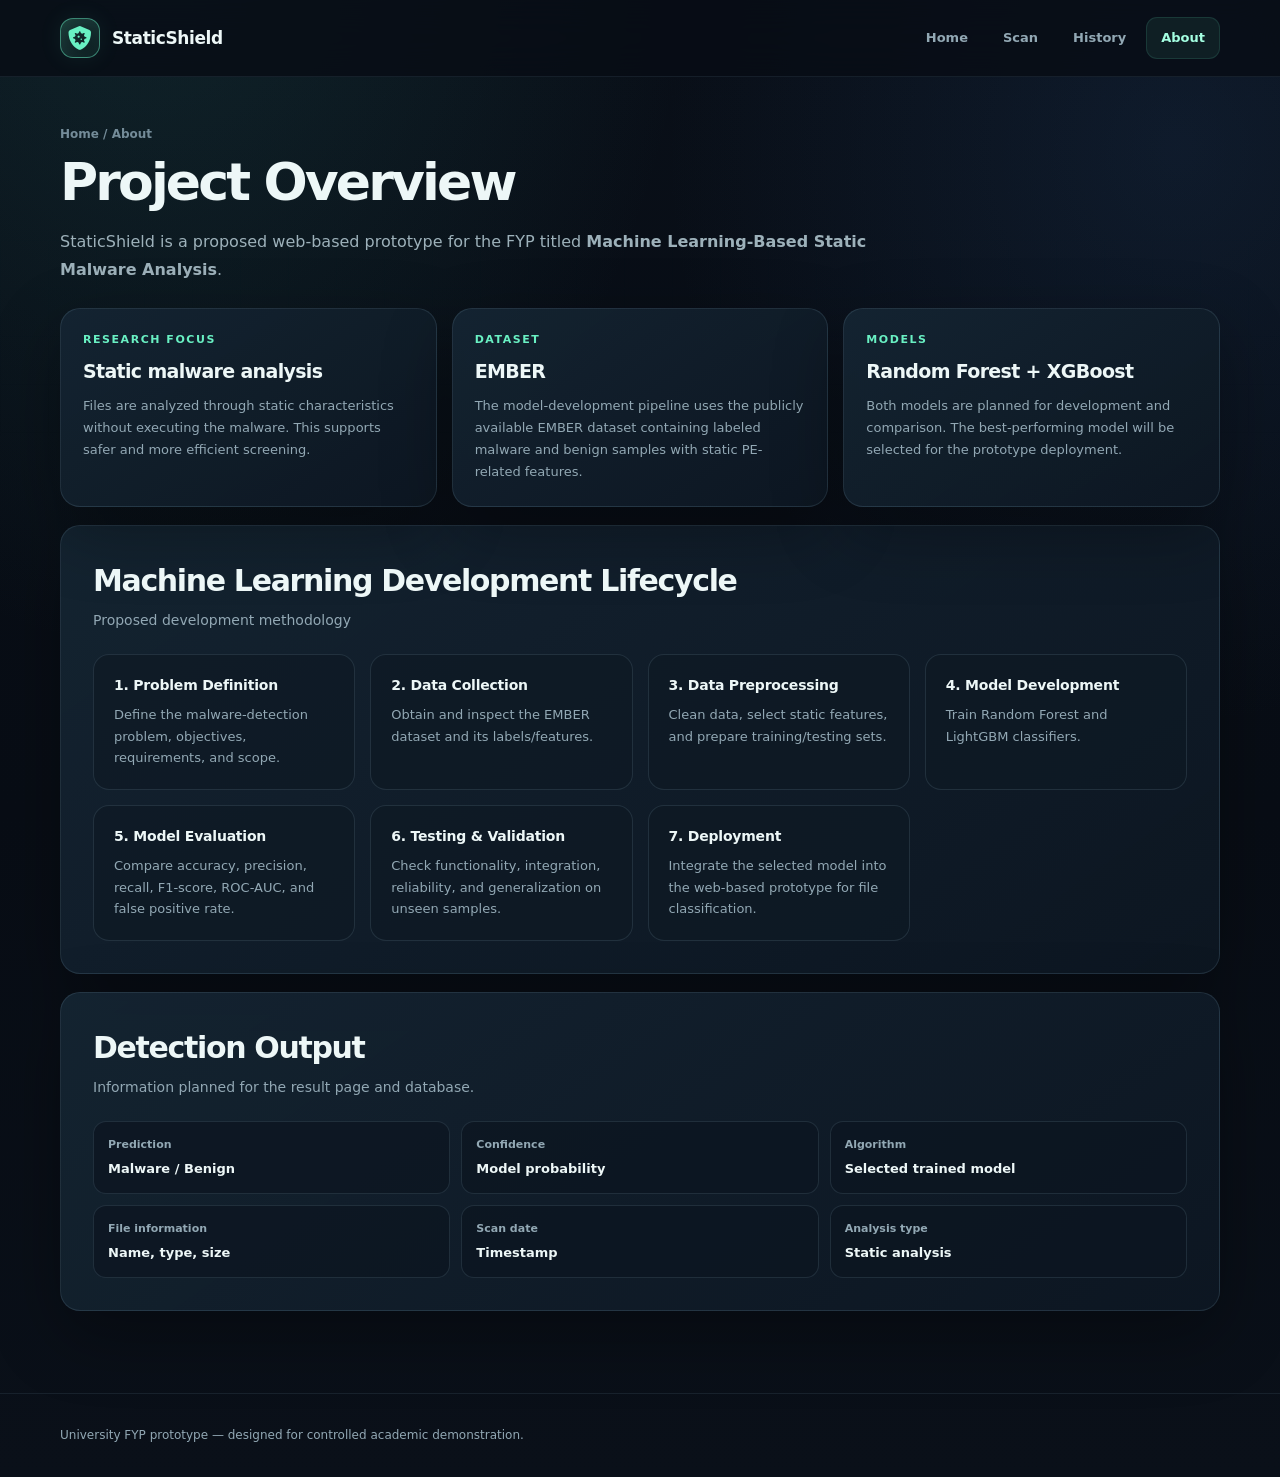
==== frontend/about.html @ d67ca049 "Initial commit: Add project structure and frontend UI" ====
<!doctype html>
<html lang="en">
<head>
<meta charset="utf-8">
<meta name="viewport" content="width=device-width,initial-scale=1">
<title>About the Project | StaticShield</title>
<link rel="stylesheet" href="static/css/styles.css">
<link rel="stylesheet" href="https://cdnjs.cloudflare.com/ajax/libs/font-awesome/6.4.0/css/all.min.css">
</head>
<body>
<header class="topbar"><div class="container nav">
  <a class="brand" href="index.html">
    <div class="brand-mark" aria-hidden="true">
      <i class="fa-solid fa-shield-virus"></i>
    </div><span>StaticShield</span>
  </a>
  <nav class="nav-links" aria-label="Main navigation"><a href="index.html">Home</a><a href="scan.html">Scan</a><a href="history.html">History</a><a class="active" href="about.html" aria-current="page">About</a></nav>
</div></header>

<main class="page">
<div class="container">
  <div class="breadcrumb">Home / About</div>
  <h1>Project Overview</h1>
  <p class="page-intro">StaticShield is a proposed web-based prototype for the FYP titled <strong>Machine Learning-Based Static Malware Analysis</strong>.</p>

  <div class="info-grid">
    <div class="panel info-card"><div class="kicker">Research focus</div><h3>Static malware analysis</h3><p>Files are analyzed through static characteristics without executing the malware. This supports safer and more efficient screening.</p></div>
    <div class="panel info-card"><div class="kicker">Dataset</div><h3>EMBER</h3><p>The model-development pipeline uses the publicly available EMBER dataset containing labeled malware and benign samples with static PE-related features.</p></div>
    <div class="panel info-card"><div class="kicker">Models</div><h3>Random Forest + XGBoost</h3><p>Both models are planned for development and comparison. The best-performing model will be selected for the prototype deployment.</p></div>
  </div>

  <section id="methodology" class="panel scan-card" style="margin-top:18px">
    <div class="section-head"><div><h2>Machine Learning Development Lifecycle</h2><p>Proposed development methodology</p></div></div>
    <div class="feature-grid">
      <div class="small-card"><h4>1. Problem Definition</h4><p>Define the malware-detection problem, objectives, requirements, and scope.</p></div>
      <div class="small-card"><h4>2. Data Collection</h4><p>Obtain and inspect the EMBER dataset and its labels/features.</p></div>
      <div class="small-card"><h4>3. Data Preprocessing</h4><p>Clean data, select static features, and prepare training/testing sets.</p></div>
      <div class="small-card"><h4>4. Model Development</h4><p>Train Random Forest and LightGBM classifiers.</p></div>
      <div class="small-card"><h4>5. Model Evaluation</h4><p>Compare accuracy, precision, recall, F1-score, ROC-AUC, and false positive rate.</p></div>
      <div class="small-card"><h4>6. Testing & Validation</h4><p>Check functionality, integration, reliability, and generalization on unseen samples.</p></div>
      <div class="small-card"><h4>7. Deployment</h4><p>Integrate the selected model into the web-based prototype for file classification.</p></div>
    </div>
  </section>

  <section class="panel scan-card" style="margin-top:18px">
    <div class="section-head"><div><h2>Detection Output</h2><p>Information planned for the result page and database.</p></div></div>
    <div class="result-info">
      <div class="stat"><label>Prediction</label><strong>Malware / Benign</strong></div>
      <div class="stat"><label>Confidence</label><strong>Model probability</strong></div>
      <div class="stat"><label>Algorithm</label><strong>Selected trained model</strong></div>
      <div class="stat"><label>File information</label><strong>Name, type, size</strong></div>
      <div class="stat"><label>Scan date</label><strong>Timestamp</strong></div>
      <div class="stat"><label>Analysis type</label><strong>Static analysis</strong></div>
    </div>
  </section>
</div>
</main>
<footer class="footer"><div class="container"><div>University FYP prototype — designed for controlled academic demonstration.</div></div></footer>
</body>
</html>
---- frontend/static/css/styles.css ----
:root {
  color-scheme: dark;
  --bg: #080d15;
  --bg-soft: #0d1521;
  --panel: rgba(16, 27, 40, .88);
  --panel-raised: #111e2c;
  --line: rgba(151, 188, 214, .14);
  --line-strong: rgba(151, 188, 214, .25);
  --text: #edf7f7;
  --muted: #92a8b4;
  --accent: #69f0c3;
  --accent-strong: #a4ffe1;
  --blue: #85baff;
  --danger: #ff7186;
  --success: #69f0c3;
  --warning: #f2ca72;
  --shadow: 0 24px 70px rgba(0, 0, 0, .32);
  --radius: 20px;
  --max: 1160px;
}

* { box-sizing: border-box; }

html {
  scroll-behavior: smooth;
  scroll-padding-top: 100px;
}

body {
  min-height: 100vh;
  margin: 0;
  color: var(--text);
  font-family: Inter, "Segoe UI", system-ui, -apple-system, BlinkMacSystemFont, sans-serif;
  background:
    radial-gradient(ellipse at 12% -8%, rgba(42, 115, 112, .22), transparent 34rem),
    radial-gradient(ellipse at 92% 10%, rgba(42, 83, 136, .18), transparent 32rem),
    linear-gradient(180deg, #090f18 0%, var(--bg) 55%, #0a1019 100%);
  line-height: 1.55;
}

body::before {
  position: fixed;
  z-index: 0;
  inset: 0;
  pointer-events: none;
  content: "";
  opacity: .16;
  background-image:
    linear-gradient(rgba(143, 180, 204, .07) 1px, transparent 1px),
    linear-gradient(90deg, rgba(143, 180, 204, .07) 1px, transparent 1px);
  background-size: 48px 48px;
  mask-image: linear-gradient(to bottom, black, transparent 76%);
  -webkit-mask-image: linear-gradient(to bottom, black, transparent 76%);
}

body > header,
body > main,
body > footer { position: relative; z-index: 1; }

a { color: inherit; text-decoration: none; }
button, input { font: inherit; }
button { color: inherit; }
::selection { color: #06130f; background: var(--accent); }

:focus-visible {
  outline: 2px solid var(--accent);
  outline-offset: 4px;
}

.container {
  width: min(calc(100% - 48px), var(--max));
  margin-inline: auto;
}

.topbar {
  position: sticky;
  z-index: 20;
  top: 0;
  border-bottom: 1px solid rgba(151, 188, 214, .1);
  background: rgba(8, 13, 21, .82);
  backdrop-filter: blur(18px);
  -webkit-backdrop-filter: blur(18px);
}

.nav {
  display: flex;
  min-height: 76px;
  align-items: center;
  justify-content: space-between;
  gap: 24px;
}

.brand {
  display: inline-flex;
  min-width: max-content;
  align-items: center;
  gap: 12px;
  font-weight: 800;
  letter-spacing: -.025em;
}

.brand-mark {
  position: relative;
  display: grid;
  width: 40px;
  height: 40px;
  place-items: center;
  border: 1px solid rgba(105, 240, 195, .5);
  border-radius: 13px;
  background: linear-gradient(145deg, rgba(105, 240, 195, .18), rgba(105, 240, 195, .035));
  box-shadow: inset 0 0 18px rgba(105, 240, 195, .08), 0 0 24px rgba(105, 240, 195, .08);
  color: var(--accent);
  font-size: 24px;
  font-weight: 900;
}

.brand span { font-size: 17px; }

.nav-links {
  display: flex;
  align-items: center;
  gap: 5px;
}

.nav-links a {
  padding: 10px 14px;
  border: 1px solid transparent;
  border-radius: 11px;
  color: var(--muted);
  font-size: 13px;
  font-weight: 650;
  transition: color .18s ease, background .18s ease, border-color .18s ease;
}

.nav-links a:hover,
.nav-links a.active {
  border-color: rgba(105, 240, 195, .12);
  background: rgba(105, 240, 195, .075);
  color: var(--accent-strong);
}

.hero { padding: 82px 0 44px; }

.hero-grid {
  display: grid;
  grid-template-columns: minmax(0, 1.1fr) minmax(320px, .9fr);
  align-items: center;
  gap: clamp(32px, 6vw, 78px);
}

.eyebrow,
.kicker {
  color: var(--accent);
  font-size: 11px;
  font-weight: 800;
  letter-spacing: .14em;
  text-transform: uppercase;
}

.eyebrow {
  display: inline-flex;
  align-items: center;
  gap: 9px;
}

.eyebrow::before {
  width: 7px;
  height: 7px;
  border-radius: 50%;
  background: var(--accent);
  box-shadow: 0 0 13px rgba(105, 240, 195, .85);
  content: "";
}

h1, h2, h3, h4, p { margin-top: 0; }

h1 {
  margin: 16px 0 18px;
  font-size: clamp(42px, 6.3vw, 72px);
  font-weight: 760;
  letter-spacing: -.065em;
  line-height: .99;
  text-wrap: balance;
}

.hero h1 {
  max-width: 750px;
  background: linear-gradient(110deg, #f3fbfa 12%, #d7f6ee 64%, #91ddce);
  background-clip: text;
  -webkit-text-fill-color: transparent;
}

.lead {
  max-width: 690px;
  margin-bottom: 0;
  color: #a9bbc2;
  font-size: clamp(16px, 1.5vw, 18px);
  line-height: 1.75;
}

.lead strong { color: var(--text); }

.hero-points {
  display: flex;
  flex-wrap: wrap;
  gap: 9px;
  margin-top: 24px;
}

.pill {
  padding: 7px 11px;
  border: 1px solid var(--line);
  border-radius: 999px;
  background: rgba(255, 255, 255, .025);
  color: #b6c9cd;
  font-size: 11px;
  font-weight: 650;
}

.hero-cta { margin-top: 30px; }

.hero-card,
.panel {
  border: 1px solid var(--line);
  border-radius: var(--radius);
  background:
    linear-gradient(145deg, rgba(21, 37, 51, .92), rgba(13, 23, 34, .96));
  box-shadow: var(--shadow);
}

.hero-card {
  position: relative;
  overflow: hidden;
  padding: clamp(23px, 3vw, 32px);
}

.hero-card::before {
  position: absolute;
  top: -80px;
  right: -75px;
  width: 210px;
  height: 210px;
  border-radius: 50%;
  background: rgba(105, 240, 195, .1);
  content: "";
  filter: blur(60px);
  pointer-events: none;
}

.hero-card h3 {
  position: relative;
  margin: 11px 0 12px;
  font-size: clamp(21px, 2.1vw, 27px);
  letter-spacing: -.04em;
  line-height: 1.25;
}

.hero-card p {
  position: relative;
  margin-bottom: 22px;
  color: var(--muted);
  font-size: 14px;
  line-height: 1.75;
}

.hero-card.privacy-card h3 {
  max-width: 380px;
  margin-top: 17px;
  margin-bottom: 12px;
}

.hero-card.privacy-card p {
  margin-bottom: 0;
}

.privacy-card .model-strip { margin-top: 20px; }
.privacy-card-actions { margin-top: 18px; }

.model-strip {
  display: flex;
  align-items: center;
  justify-content: space-between;
  gap: 18px;
  padding: 15px 16px;
  border: 1px solid var(--line);
  border-radius: 14px;
  background: rgba(5, 12, 19, .38);
}

.model-tag {
  margin-top: 4px;
  color: var(--accent);
  font-size: 14px;
  font-weight: 750;
}

.section { padding: 34px 0 82px; }

.section-head {
  display: flex;
  align-items: end;
  justify-content: space-between;
  gap: 20px;
  margin-bottom: 22px;
}

.section-head h2 {
  margin-bottom: 0;
  font-size: clamp(22px, 3vw, 30px);
  letter-spacing: -.045em;
}

.section-head p {
  margin: 6px 0 0;
  color: var(--muted);
  font-size: 14px;
}

.feature-grid,
.result-grid,
.cards {
  display: grid;
  gap: 15px;
}

.feature-grid { grid-template-columns: repeat(4, minmax(0, 1fr)); }

.small-card {
  min-width: 0;
  padding: 20px;
  border: 1px solid var(--line);
  border-radius: 16px;
  background: rgba(15, 25, 37, .72);
  transition: transform .2s ease, border-color .2s ease, background .2s ease;
}

.small-card:hover {
  transform: translateY(-3px);
  border-color: rgba(105, 240, 195, .3);
  background: rgba(18, 33, 45, .9);
}

.panel.small-card { box-shadow: none; }

.small-card h4 {
  margin-bottom: 8px;
  font-size: 14px;
  letter-spacing: -.015em;
}

.small-card p {
  margin-bottom: 0;
  color: var(--muted);
  font-size: 13px;
  line-height: 1.65;
}

.btn {
  display: inline-flex;
  min-height: 46px;
  align-items: center;
  justify-content: center;
  gap: 9px;
  padding: 11px 17px;
  border: 1px solid transparent;
  border-radius: 12px;
  cursor: pointer;
  font-size: 13px;
  font-weight: 800;
  transition: transform .16s ease, background .16s ease, border-color .16s ease, box-shadow .16s ease;
}

.btn:hover { transform: translateY(-1px); }

.btn-primary {
  background: linear-gradient(135deg, var(--accent-strong), #54dcb4);
  box-shadow: 0 8px 24px rgba(82, 220, 180, .16);
  color: #061811;
}

.btn-primary:hover {
  background: linear-gradient(135deg, #c0ffeb, #70f2c9);
  box-shadow: 0 10px 30px rgba(82, 220, 180, .25);
}

.btn-primary:disabled {
  transform: none;
  cursor: wait;
  opacity: .8;
}

.btn-ghost {
  border-color: var(--line-strong);
  background: rgba(255, 255, 255, .025);
  color: var(--text);
}

.btn-ghost:hover {
  border-color: rgba(105, 240, 195, .35);
  background: rgba(105, 240, 195, .07);
}

.btn-danger {
  border-color: rgba(255, 113, 134, .3);
  background: rgba(255, 113, 134, .1);
  color: #ff9baa;
}

.page { padding: 48px 0 82px; }

.breadcrumb {
  margin-bottom: 11px;
  color: #748c99;
  font-size: 12px;
  font-weight: 650;
}

.page h1 {
  margin-top: 0;
  font-size: clamp(36px, 5vw, 52px);
  letter-spacing: -.055em;
  line-height: 1.06;
}

.page-intro {
  max-width: 810px;
  margin-bottom: 0;
  color: #9db1ba;
  line-height: 1.75;
}

.scan-card { padding: clamp(18px, 3.3vw, 32px); }

.dropzone {
  padding: clamp(26px, 5vw, 46px) 22px;
  border: 1px dashed rgba(105, 240, 195, .36);
  border-radius: 17px;
  background:
    radial-gradient(ellipse at 50% 100%, rgba(50, 139, 119, .11), transparent 65%),
    rgba(7, 14, 22, .48);
  text-align: center;
  transition: border-color .2s ease, background .2s ease, transform .2s ease;
}

.dropzone.dragover {
  transform: translateY(-2px);
  border-color: var(--accent);
  background-color: rgba(105, 240, 195, .08);
  box-shadow: inset 0 0 30px rgba(105, 240, 195, .055), 0 0 30px rgba(105, 240, 195, .06);
}

.upload-icon {
  display: grid;
  width: 66px;
  height: 66px;
  margin: 0 auto 16px;
  place-items: center;
  border: 1px solid rgba(105, 240, 195, .3);
  border-radius: 19px;
  background: linear-gradient(145deg, rgba(105, 240, 195, .13), rgba(105, 240, 195, .035));
  color: var(--accent);
  font-size: 30px;
  box-shadow: 0 0 30px rgba(105, 240, 195, .07);
}

.dropzone h3 {
  margin: 0 0 8px;
  font-size: 19px;
  letter-spacing: -.025em;
}

.dropzone p {
  max-width: 520px;
  margin: 0 auto 19px;
  color: var(--muted);
  font-size: 13px;
  line-height: 1.65;
}

.hidden { display: none !important; }

.file-preview {
  display: flex;
  align-items: center;
  justify-content: space-between;
  gap: 16px;
  margin-top: 17px;
  padding: 13px 15px;
  border: 1px solid var(--line);
  border-radius: 14px;
  background: rgba(5, 12, 19, .45);
}

.file-meta {
  display: flex;
  min-width: 0;
  align-items: center;
  gap: 13px;
}

.file-meta strong {
  display: block;
  max-width: min(480px, 55vw);
  overflow: hidden;
  text-overflow: ellipsis;
  white-space: nowrap;
}

.file-meta small { color: var(--muted); }

.file-icon {
  display: grid;
  width: 43px;
  height: 43px;
  flex: 0 0 auto;
  place-items: center;
  border: 1px solid rgba(133, 186, 255, .2);
  border-radius: 12px;
  background: rgba(133, 186, 255, .08);
  color: var(--blue);
  font-size: 11px;
  font-weight: 800;
}

.controls {
  display: flex;
  flex-wrap: wrap;
  align-items: center;
  justify-content: space-between;
  gap: 12px;
  margin-top: 16px;
}

.status {
  color: var(--muted);
  font-size: 13px;
}

.status[data-state="ready"] { color: var(--success); }
.status[data-state="error"] { color: var(--danger); }
.status[data-state="busy"] { color: var(--blue); }

.analysis-progress {
  display: grid;
  grid-template-columns: minmax(230px, .78fr) minmax(0, 1.22fr);
  gap: clamp(24px, 5vw, 54px);
  overflow: hidden;
  padding: clamp(20px, 4vw, 38px);
  border: 1px solid rgba(105, 240, 195, .2);
  border-radius: 17px;
  background:
    radial-gradient(ellipse at 15% 48%, rgba(54, 140, 123, .14), transparent 40%),
    linear-gradient(135deg, rgba(12, 24, 34, .95), rgba(10, 19, 29, .96));
}

.analysis-visual {
  display: flex;
  min-height: 360px;
  flex-direction: column;
  align-items: center;
  justify-content: center;
  gap: 22px;
  padding: 24px;
  border: 1px solid rgba(151, 188, 214, .1);
  border-radius: 15px;
  background:
    linear-gradient(rgba(143, 180, 204, .04) 1px, transparent 1px),
    linear-gradient(90deg, rgba(143, 180, 204, .04) 1px, transparent 1px),
    rgba(6, 14, 21, .46);
  background-size: 28px 28px;
}

.scan-orbit {
  position: relative;
  display: grid;
  width: 190px;
  aspect-ratio: 1;
  place-items: center;
  border-radius: 50%;
  background: radial-gradient(circle, rgba(105, 240, 195, .12), rgba(105, 240, 195, .015) 54%, transparent 70%);
}

.scan-orbit::before,
.scan-orbit::after {
  position: absolute;
  border: 1px solid rgba(105, 240, 195, .1);
  border-radius: 50%;
  content: "";
}

.scan-orbit::before { inset: 12px; }
.scan-orbit::after { inset: 30px; border-color: rgba(133, 186, 255, .13); }

.scan-orbit-ring {
  position: absolute;
  border-radius: 50%;
  pointer-events: none;
}

.scan-orbit-ring-one {
  inset: 3px;
  border: 1px dashed rgba(105, 240, 195, .42);
  animation: orbit-spin 12s linear infinite;
}

.scan-orbit-ring-two {
  inset: 21px;
  border: 1px solid transparent;
  border-top-color: rgba(133, 186, 255, .66);
  border-bottom-color: rgba(133, 186, 255, .24);
  animation: orbit-spin 5s linear infinite reverse;
}

.scan-core {
  position: relative;
  z-index: 1;
  display: grid;
  width: 78px;
  height: 78px;
  place-items: center;
  border: 1px solid rgba(105, 240, 195, .55);
  border-radius: 25px;
  background: linear-gradient(145deg, rgba(105, 240, 195, .22), rgba(105, 240, 195, .055));
  box-shadow: 0 0 30px rgba(105, 240, 195, .15), inset 0 0 20px rgba(105, 240, 195, .08);
  color: var(--accent-strong);
  font-size: 20px;
  font-weight: 900;
  letter-spacing: .08em;
}

.scan-beam {
  position: absolute;
  z-index: 2;
  top: 50%;
  left: 6%;
  width: 88%;
  height: 1px;
  transform-origin: center;
  animation: beam-scan 3s ease-in-out infinite;
  background: linear-gradient(90deg, transparent, rgba(105, 240, 195, .85), transparent);
  box-shadow: 0 0 12px rgba(105, 240, 195, .7);
}

.analysis-channel {
  display: inline-flex;
  align-items: center;
  gap: 8px;
  color: #9bb1ba;
  font-size: 10px;
  font-weight: 750;
  letter-spacing: .1em;
  text-align: center;
  text-transform: uppercase;
}

.online-dot {
  width: 7px;
  height: 7px;
  border-radius: 50%;
  background: var(--accent);
  box-shadow: 0 0 10px rgba(105, 240, 195, .7);
  animation: status-pulse 1.8s ease-in-out infinite;
}

.analysis-file-chip {
  display: flex;
  width: min(100%, 290px);
  min-width: 0;
  align-items: center;
  gap: 11px;
  padding: 10px 12px;
  border: 1px solid var(--line);
  border-radius: 12px;
  background: rgba(7, 15, 23, .68);
}

.analysis-file-chip .file-icon { width: 36px; height: 36px; }
.analysis-file-details { display: grid; min-width: 0; gap: 2px; }
.analysis-file-details .kicker { font-size: 9px; }
.analysis-file-details strong { overflow: hidden; font-size: 12px; text-overflow: ellipsis; white-space: nowrap; }

.analysis-content { align-self: center; min-width: 0; }
.analysis-content h2 { margin: 11px 0 7px; font-size: clamp(24px, 3vw, 34px); letter-spacing: -.05em; line-height: 1.15; }
.analysis-message { min-height: 42px; margin-bottom: 22px; color: var(--muted); font-size: 13px; }

.progress-meta {
  display: flex;
  align-items: center;
  justify-content: space-between;
  margin-bottom: 9px;
  color: #93a9b2;
  font-size: 11px;
  font-weight: 650;
}

.progress-meta strong { color: var(--accent); font-size: 12px; font-variant-numeric: tabular-nums; }

.progress-track {
  height: 7px;
  overflow: hidden;
  border-radius: 99px;
  background: rgba(151, 188, 214, .12);
}

.progress-fill {
  display: block;
  width: 8%;
  height: 100%;
  border-radius: inherit;
  background: linear-gradient(90deg, #46cfa9, #a4ffe1);
  box-shadow: 0 0 16px rgba(105, 240, 195, .48);
  transition: width .4s ease;
}

.analysis-steps {
  display: grid;
  gap: 6px;
  margin: 18px 0 0;
  padding: 0;
  list-style: none;
}

.analysis-steps li {
  display: grid;
  grid-template-columns: 34px minmax(0, 1fr) auto;
  align-items: center;
  gap: 10px;
  min-height: 43px;
  padding: 7px 10px;
  border: 1px solid transparent;
  border-radius: 10px;
  color: #718895;
  font-size: 12px;
  transition: background .2s ease, color .2s ease, border-color .2s ease;
}

.step-index {
  display: grid;
  width: 28px;
  height: 28px;
  place-items: center;
  border: 1px solid rgba(151, 188, 214, .12);
  border-radius: 9px;
  color: #718895;
  font-size: 10px;
  font-weight: 800;
}

.step-state { color: #6c818c; font-size: 10px; }

.analysis-steps li[data-state="active"] {
  border-color: rgba(105, 240, 195, .15);
  background: rgba(105, 240, 195, .055);
  color: var(--text);
}

.analysis-steps li[data-state="active"] .step-index {
  border-color: rgba(105, 240, 195, .3);
  background: rgba(105, 240, 195, .1);
  color: var(--accent);
}

.analysis-steps li[data-state="active"] .step-state { color: var(--accent); }
.analysis-steps li[data-state="complete"] { color: #9fc2b8; }
.analysis-steps li[data-state="complete"] .step-index { border-color: rgba(105, 240, 195, .2); color: var(--success); }
.analysis-steps li[data-state="complete"] .step-state { color: #79cdb0; }

.analysis-footnote { margin: 13px 0 0; color: #6f838d; font-size: 10px; line-height: 1.5; }

@keyframes orbit-spin { to { transform: rotate(360deg); } }
@keyframes beam-scan { 0%, 100% { transform: rotate(-28deg); opacity: .38; } 50% { transform: rotate(28deg); opacity: .95; } }
@keyframes status-pulse { 50% { opacity: .45; box-shadow: 0 0 3px rgba(105, 240, 195, .5); } }

.empty-state {
  margin-top: 22px;
  text-align: center;
}

.empty-state .upload-icon { margin-bottom: 17px; }
.empty-state h2, .empty-state h3 { margin-bottom: 8px; }
.empty-state p { max-width: 540px; margin: 0 auto 18px; color: var(--muted); }

.disclaimer {
  margin-top: 15px;
  padding: 12px 14px;
  border: 1px solid rgba(242, 202, 114, .13);
  border-radius: 11px;
  background: rgba(242, 202, 114, .045);
  color: #a9a798;
  font-size: 12px;
  line-height: 1.6;
}

.result-layout {
  display: grid;
  grid-template-columns: minmax(230px, 275px) minmax(0, 1fr);
  align-items: start;
  gap: 18px;
  margin-top: 24px;
}

.summary-card { padding: 21px; }

.score-ring {
  position: relative;
  display: grid;
  width: 145px;
  height: 145px;
  margin: 4px auto 19px;
  place-items: center;
  border: 8px solid var(--success);
  border-radius: 50%;
  background: radial-gradient(circle, rgba(105, 240, 195, .09), transparent 70%);
  box-shadow: 0 0 30px rgba(105, 240, 195, .08), inset 0 0 20px rgba(105, 240, 195, .055);
}

.score-ring .score {
  font-size: 35px;
  font-weight: 850;
  letter-spacing: -.06em;
}

.score-ring span:last-child {
  display: block;
  color: var(--muted);
  font-size: 11px;
  text-align: center;
}

.result-status { text-align: center; }

.result-status h2 {
  margin: 4px 0;
  color: var(--success);
  font-size: 24px;
  letter-spacing: -.04em;
}

.result-status p {
  margin-bottom: 0;
  color: var(--muted);
  font-size: 13px;
}

.result-main { display: grid; min-width: 0; gap: 16px; }

.summary-banner {
  display: flex;
  align-items: center;
  justify-content: space-between;
  gap: 16px;
  padding: 18px 20px;
  border: 1px solid rgba(105, 240, 195, .18);
  border-radius: 15px;
  background: linear-gradient(100deg, rgba(105, 240, 195, .085), rgba(105, 240, 195, .025));
}

.summary-banner strong {
  display: block;
  margin-top: 4px;
  font-size: 17px;
  letter-spacing: -.02em;
}

.result-info {
  display: grid;
  grid-template-columns: repeat(3, minmax(0, 1fr));
  gap: 11px;
}

.stat {
  min-width: 0;
  padding: 14px;
  border: 1px solid var(--line);
  border-radius: 13px;
  background: rgba(13, 22, 33, .76);
}

.stat label {
  display: block;
  margin-bottom: 6px;
  color: var(--muted);
  font-size: 11px;
  font-weight: 650;
}

.stat strong {
  display: block;
  overflow-wrap: anywhere;
  font-size: 13px;
}

.table-wrap { overflow-x: auto; }
table { width: 100%; border-collapse: collapse; }

th, td {
  padding: 13px 14px;
  border-bottom: 1px solid var(--line);
  font-size: 12px;
  text-align: left;
}

th { color: #c5d5d8; font-weight: 800; }
td { color: var(--muted); }

.badge {
  display: inline-flex;
  align-items: center;
  gap: 6px;
  padding: 6px 9px;
  border: 1px solid transparent;
  border-radius: 999px;
  font-size: 10px;
  font-weight: 850;
  letter-spacing: .04em;
  white-space: nowrap;
}

.badge-success {
  border-color: rgba(105, 240, 195, .16);
  background: rgba(105, 240, 195, .09);
  color: var(--success);
}

.badge-danger {
  border-color: rgba(255, 113, 134, .18);
  background: rgba(255, 113, 134, .1);
  color: var(--danger);
}

.badge-neutral {
  border-color: rgba(133, 186, 255, .16);
  background: rgba(133, 186, 255, .08);
  color: var(--blue);
}

.history-list { display: grid; gap: 10px; margin-top: 22px; }

.history-row {
  display: grid;
  grid-template-columns: minmax(0, 1.6fr) minmax(90px, .75fr) minmax(70px, .7fr) minmax(130px, 1fr) auto;
  align-items: center;
  gap: 14px;
  padding: 15px 17px;
  border: 1px solid var(--line);
  border-radius: 14px;
  background: rgba(15, 25, 37, .78);
  transition: transform .18s ease, border-color .18s ease, background .18s ease;
}

.history-row:hover {
  transform: translateY(-2px);
  border-color: rgba(105, 240, 195, .28);
  background: rgba(19, 34, 46, .92);
}

.history-row > div { min-width: 0; }

.history-row strong {
  display: block;
  overflow: hidden;
  text-overflow: ellipsis;
  white-space: nowrap;
}

.history-row .muted {
  margin-top: 3px;
  color: var(--muted);
  font-size: 11px;
}

.muted { color: var(--muted); }

.info-grid {
  display: grid;
  grid-template-columns: repeat(3, minmax(0, 1fr));
  gap: 15px;
  margin-top: 24px;
}

.info-card { padding: 22px; }

.info-card h3 {
  margin: 9px 0 9px;
  font-size: 19px;
  letter-spacing: -.035em;
}

.info-card p {
  margin-bottom: 0;
  color: var(--muted);
  font-size: 13px;
  line-height: 1.7;
}

.notice {
  padding: 13px 15px;
  border: 1px solid rgba(133, 186, 255, .14);
  border-left: 3px solid var(--blue);
  border-radius: 9px;
  background: rgba(133, 186, 255, .055);
  color: #bdcbd7;
  font-size: 12px;
  line-height: 1.6;
}

.footer {
  margin-top: auto;
  padding: 32px 0;
  border-top: 1px solid rgba(151, 188, 214, .1);
  color: var(--muted);
  font-size: 12px;
}

.footer-grid {
  display: grid;
  grid-template-columns: 1.7fr repeat(3, 1fr);
  gap: 28px;
}

.footer h4 {
  margin: 0 0 10px;
  color: var(--text);
  font-size: 13px;
}

.footer p { margin-bottom: 0; line-height: 1.7; }
.footer a { display: block; width: fit-content; margin: 7px 0; color: var(--muted); }
.footer a:hover { color: var(--accent); }

.spinner {
  display: inline-block;
  width: 17px;
  height: 17px;
  border: 2px solid rgba(6, 24, 17, .22);
  border-top-color: #061811;
  border-radius: 50%;
  animation: spin .7s linear infinite;
  vertical-align: -4px;
}

@keyframes spin { to { transform: rotate(360deg); } }

@media (max-width: 940px) {
  .hero-grid { grid-template-columns: minmax(0, 1fr) minmax(290px, .9fr); gap: 32px; }
  .feature-grid, .info-grid { grid-template-columns: repeat(2, minmax(0, 1fr)); }
  .result-layout { grid-template-columns: minmax(215px, .72fr) minmax(0, 1.5fr); }
  .result-info { grid-template-columns: repeat(2, minmax(0, 1fr)); }
  .history-row { grid-template-columns: minmax(0, 1.4fr) minmax(90px, .8fr) auto; }
  .history-row .hide-md { display: none; }
  .footer-grid { grid-template-columns: repeat(2, minmax(0, 1fr)); }
}

@media (max-width: 700px) {
  .container { width: min(calc(100% - 32px), var(--max)); }
  .nav { min-height: 0; flex-wrap: wrap; gap: 8px; padding-block: 12px; }
  .nav-links { width: 100%; flex-basis: 100%; justify-content: space-between; gap: 3px; }
  .nav-links a { padding: 8px 10px; font-size: 12px; }
  .hero { padding: 52px 0 30px; }
  .hero-grid, .result-layout { grid-template-columns: minmax(0, 1fr); }
  .analysis-progress { grid-template-columns: minmax(0, 1fr); }
  .analysis-visual { min-height: 270px; }
  .scan-orbit { width: 150px; }
  .scan-core { width: 66px; height: 66px; border-radius: 21px; }
  .hero-grid { gap: 28px; }
  .hero-card { max-width: none; }
  .page { padding: 34px 0 60px; }
  .history-row { grid-template-columns: minmax(0, 1fr) auto; gap: 9px 12px; }
  .history-row .badge-neutral { justify-self: end; }
}

@media (max-width: 480px) {
  .container { width: min(calc(100% - 26px), var(--max)); }
  .brand-mark { width: 36px; height: 36px; border-radius: 11px; }
  .brand span { font-size: 16px; }
  .nav-links a { padding: 8px 7px; font-size: 11px; }
  h1 { font-size: clamp(40px, 12vw, 52px); }
  .hero { padding-top: 42px; }
  .lead { font-size: 15px; }
  .feature-grid, .info-grid { grid-template-columns: minmax(0, 1fr); }
  .result-info { grid-template-columns: repeat(2, minmax(0, 1fr)); }
  .stat { padding: 12px; }
  .summary-banner { align-items: flex-start; }
  .scan-card { padding: 16px; }
  .dropzone { padding: 25px 14px; }
  .file-preview { align-items: flex-start; }
  .file-meta strong { max-width: 54vw; }
  .file-preview .btn { min-height: 40px; padding-inline: 12px; }
  .controls { align-items: stretch; }
  .controls .btn { width: 100%; }
  .footer-grid { grid-template-columns: minmax(0, 1fr); gap: 20px; }
}

@media (max-width: 360px) {
  .nav-links a { padding-inline: 5px; font-size: 10px; }
  .result-info { grid-template-columns: minmax(0, 1fr); }
  .history-row { padding: 13px; }
}

@media (prefers-reduced-motion: reduce) {
  *, *::before, *::after {
    scroll-behavior: auto !important;
    animation-duration: .01ms !important;
    animation-iteration-count: 1 !important;
    transition-duration: .01ms !important;
  }
}
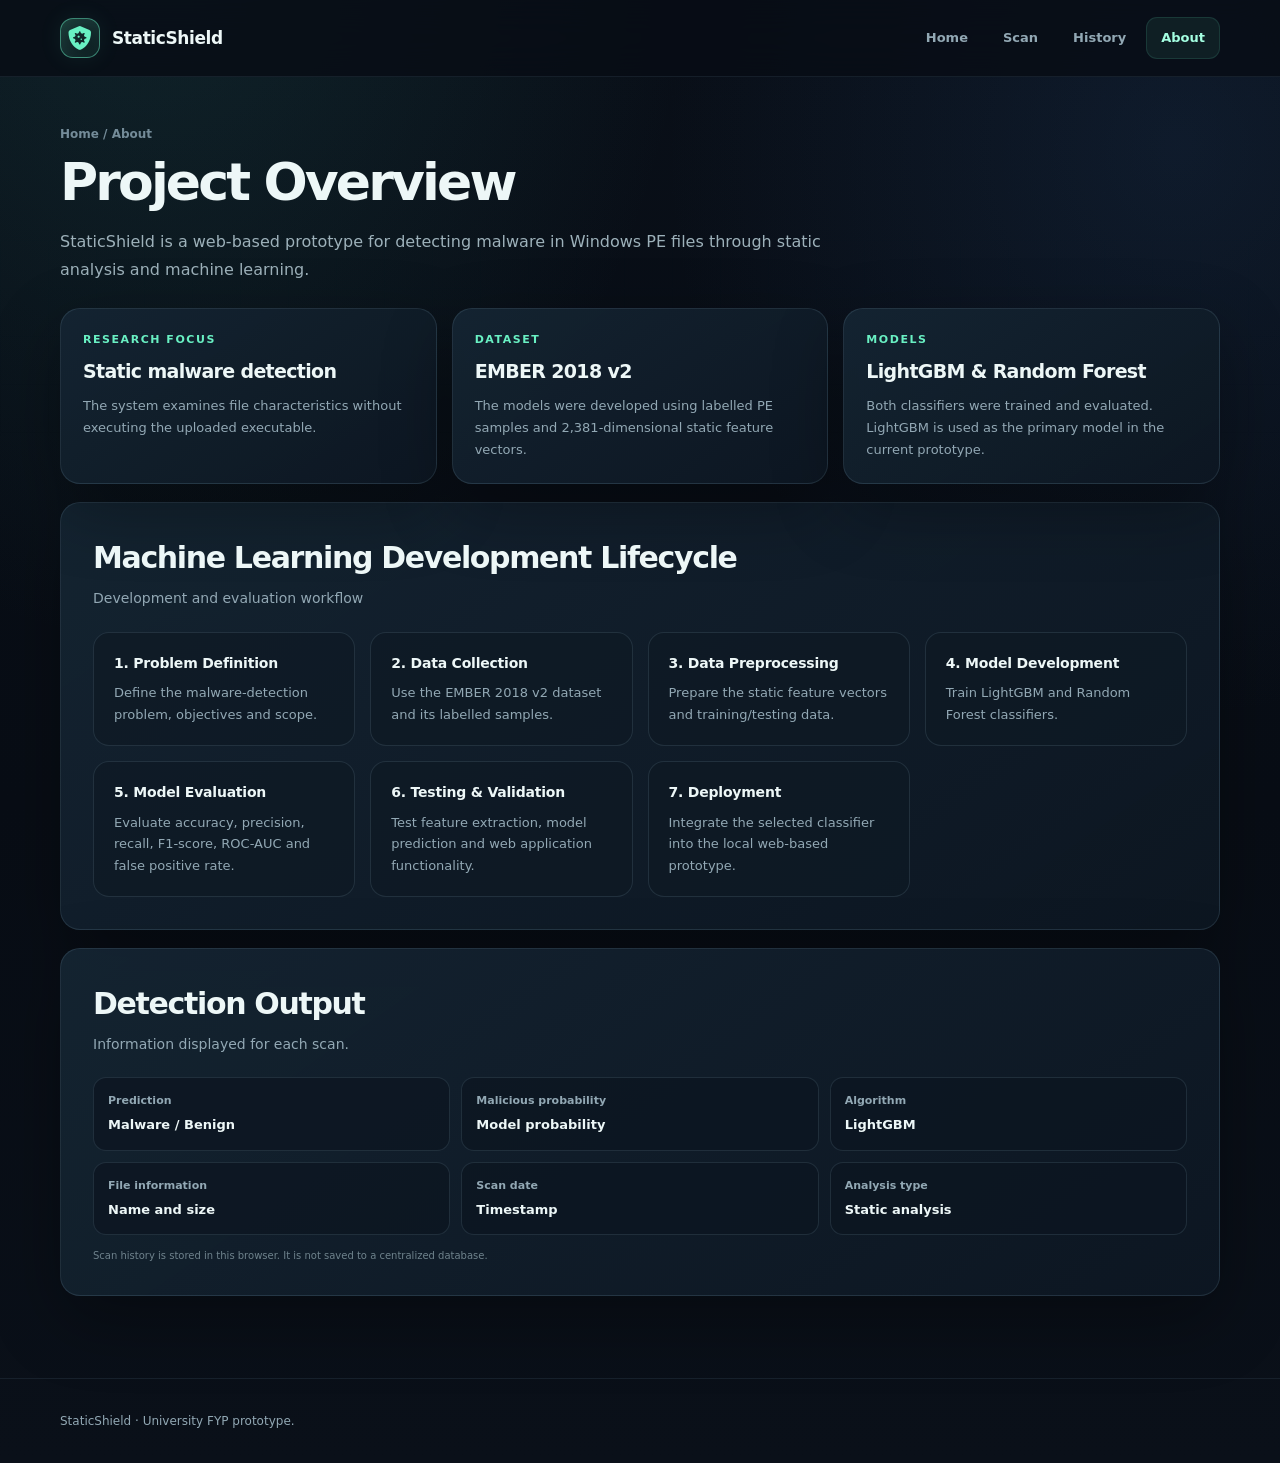
==== commit a9b53319: "fix: refine frontend UI and remove unnecessary elements" ====
--- a/frontend/about.html
+++ b/frontend/about.html
@@ -1,60 +1,68 @@
 <!doctype html>
 <html lang="en">
 <head>
-<meta charset="utf-8">
-<meta name="viewport" content="width=device-width,initial-scale=1">
-<title>About the Project | StaticShield</title>
-<link rel="stylesheet" href="static/css/styles.css">
-<link rel="stylesheet" href="https://cdnjs.cloudflare.com/ajax/libs/font-awesome/6.4.0/css/all.min.css">
+  <meta charset="utf-8">
+  <meta name="viewport" content="width=device-width, initial-scale=1">
+  <meta name="description" content="StaticShield - a web-based static malware detection prototype for Windows PE files.">
+  <title>About the Project | StaticShield</title>
+  <link rel="stylesheet" href="static/css/styles.css">
+  <link rel="stylesheet" href="https://cdnjs.cloudflare.com/ajax/libs/font-awesome/6.4.0/css/all.min.css">
 </head>
 <body>
-<header class="topbar"><div class="container nav">
-  <a class="brand" href="index.html">
-    <div class="brand-mark" aria-hidden="true">
-      <i class="fa-solid fa-shield-virus"></i>
-    </div><span>StaticShield</span>
-  </a>
-  <nav class="nav-links" aria-label="Main navigation"><a href="index.html">Home</a><a href="scan.html">Scan</a><a href="history.html">History</a><a class="active" href="about.html" aria-current="page">About</a></nav>
-</div></header>
+<header class="topbar">
+  <div class="container nav">
+    <a class="brand" href="index.html">
+      <div class="brand-mark" aria-hidden="true"><i class="fa-solid fa-shield-virus"></i></div>
+      <span>StaticShield</span>
+    </a>
+    <nav class="nav-links" aria-label="Main navigation">
+      <a class="" href="index.html" >Home</a>
+      <a class="" href="scan.html" >Scan</a>
+      <a class="" href="history.html" >History</a>
+      <a class="active" href="about.html" aria-current="page">About</a>
+    </nav>
+  </div>
+</header>
 
 <main class="page">
-<div class="container">
-  <div class="breadcrumb">Home / About</div>
-  <h1>Project Overview</h1>
-  <p class="page-intro">StaticShield is a proposed web-based prototype for the FYP titled <strong>Machine Learning-Based Static Malware Analysis</strong>.</p>
+  <div class="container">
+    <div class="breadcrumb">Home / About</div>
+    <h1>Project Overview</h1>
+    <p class="page-intro">StaticShield is a web-based prototype for detecting malware in Windows PE files through static analysis and machine learning.</p>
 
-  <div class="info-grid">
-    <div class="panel info-card"><div class="kicker">Research focus</div><h3>Static malware analysis</h3><p>Files are analyzed through static characteristics without executing the malware. This supports safer and more efficient screening.</p></div>
-    <div class="panel info-card"><div class="kicker">Dataset</div><h3>EMBER</h3><p>The model-development pipeline uses the publicly available EMBER dataset containing labeled malware and benign samples with static PE-related features.</p></div>
-    <div class="panel info-card"><div class="kicker">Models</div><h3>Random Forest + XGBoost</h3><p>Both models are planned for development and comparison. The best-performing model will be selected for the prototype deployment.</p></div>
+    <div class="info-grid">
+      <div class="panel info-card"><div class="kicker">Research focus</div><h3>Static malware detection</h3><p>The system examines file characteristics without executing the uploaded executable.</p></div>
+      <div class="panel info-card"><div class="kicker">Dataset</div><h3>EMBER 2018 v2</h3><p>The models were developed using labelled PE samples and 2,381-dimensional static feature vectors.</p></div>
+      <div class="panel info-card"><div class="kicker">Models</div><h3>LightGBM & Random Forest</h3><p>Both classifiers were trained and evaluated. LightGBM is used as the primary model in the current prototype.</p></div>
+    </div>
+
+    <section id="methodology" class="panel scan-card" style="margin-top:18px">
+      <div class="section-head"><div><h2>Machine Learning Development Lifecycle</h2><p>Development and evaluation workflow</p></div></div>
+      <div class="feature-grid">
+        <div class="small-card"><h4>1. Problem Definition</h4><p>Define the malware-detection problem, objectives and scope.</p></div>
+        <div class="small-card"><h4>2. Data Collection</h4><p>Use the EMBER 2018 v2 dataset and its labelled samples.</p></div>
+        <div class="small-card"><h4>3. Data Preprocessing</h4><p>Prepare the static feature vectors and training/testing data.</p></div>
+        <div class="small-card"><h4>4. Model Development</h4><p>Train LightGBM and Random Forest classifiers.</p></div>
+        <div class="small-card"><h4>5. Model Evaluation</h4><p>Evaluate accuracy, precision, recall, F1-score, ROC-AUC and false positive rate.</p></div>
+        <div class="small-card"><h4>6. Testing & Validation</h4><p>Test feature extraction, model prediction and web application functionality.</p></div>
+        <div class="small-card"><h4>7. Deployment</h4><p>Integrate the selected classifier into the local web-based prototype.</p></div>
+      </div>
+    </section>
+
+    <section class="panel scan-card" style="margin-top:18px">
+      <div class="section-head"><div><h2>Detection Output</h2><p>Information displayed for each scan.</p></div></div>
+      <div class="result-info">
+        <div class="stat"><label>Prediction</label><strong>Malware / Benign</strong></div>
+        <div class="stat"><label>Malicious probability</label><strong>Model probability</strong></div>
+        <div class="stat"><label>Algorithm</label><strong>LightGBM</strong></div>
+        <div class="stat"><label>File information</label><strong>Name and size</strong></div>
+        <div class="stat"><label>Scan date</label><strong>Timestamp</strong></div>
+        <div class="stat"><label>Analysis type</label><strong>Static analysis</strong></div>
+      </div>
+      <p class="analysis-footnote">Scan history is stored in this browser. It is not saved to a centralized database.</p>
+    </section>
   </div>
-
-  <section id="methodology" class="panel scan-card" style="margin-top:18px">
-    <div class="section-head"><div><h2>Machine Learning Development Lifecycle</h2><p>Proposed development methodology</p></div></div>
-    <div class="feature-grid">
-      <div class="small-card"><h4>1. Problem Definition</h4><p>Define the malware-detection problem, objectives, requirements, and scope.</p></div>
-      <div class="small-card"><h4>2. Data Collection</h4><p>Obtain and inspect the EMBER dataset and its labels/features.</p></div>
-      <div class="small-card"><h4>3. Data Preprocessing</h4><p>Clean data, select static features, and prepare training/testing sets.</p></div>
-      <div class="small-card"><h4>4. Model Development</h4><p>Train Random Forest and LightGBM classifiers.</p></div>
-      <div class="small-card"><h4>5. Model Evaluation</h4><p>Compare accuracy, precision, recall, F1-score, ROC-AUC, and false positive rate.</p></div>
-      <div class="small-card"><h4>6. Testing & Validation</h4><p>Check functionality, integration, reliability, and generalization on unseen samples.</p></div>
-      <div class="small-card"><h4>7. Deployment</h4><p>Integrate the selected model into the web-based prototype for file classification.</p></div>
-    </div>
-  </section>
-
-  <section class="panel scan-card" style="margin-top:18px">
-    <div class="section-head"><div><h2>Detection Output</h2><p>Information planned for the result page and database.</p></div></div>
-    <div class="result-info">
-      <div class="stat"><label>Prediction</label><strong>Malware / Benign</strong></div>
-      <div class="stat"><label>Confidence</label><strong>Model probability</strong></div>
-      <div class="stat"><label>Algorithm</label><strong>Selected trained model</strong></div>
-      <div class="stat"><label>File information</label><strong>Name, type, size</strong></div>
-      <div class="stat"><label>Scan date</label><strong>Timestamp</strong></div>
-      <div class="stat"><label>Analysis type</label><strong>Static analysis</strong></div>
-    </div>
-  </section>
-</div>
 </main>
-<footer class="footer"><div class="container"><div>University FYP prototype — designed for controlled academic demonstration.</div></div></footer>
+<footer class="footer"><div class="container"><p>StaticShield · University FYP prototype.</p></div></footer>
 </body>
 </html>
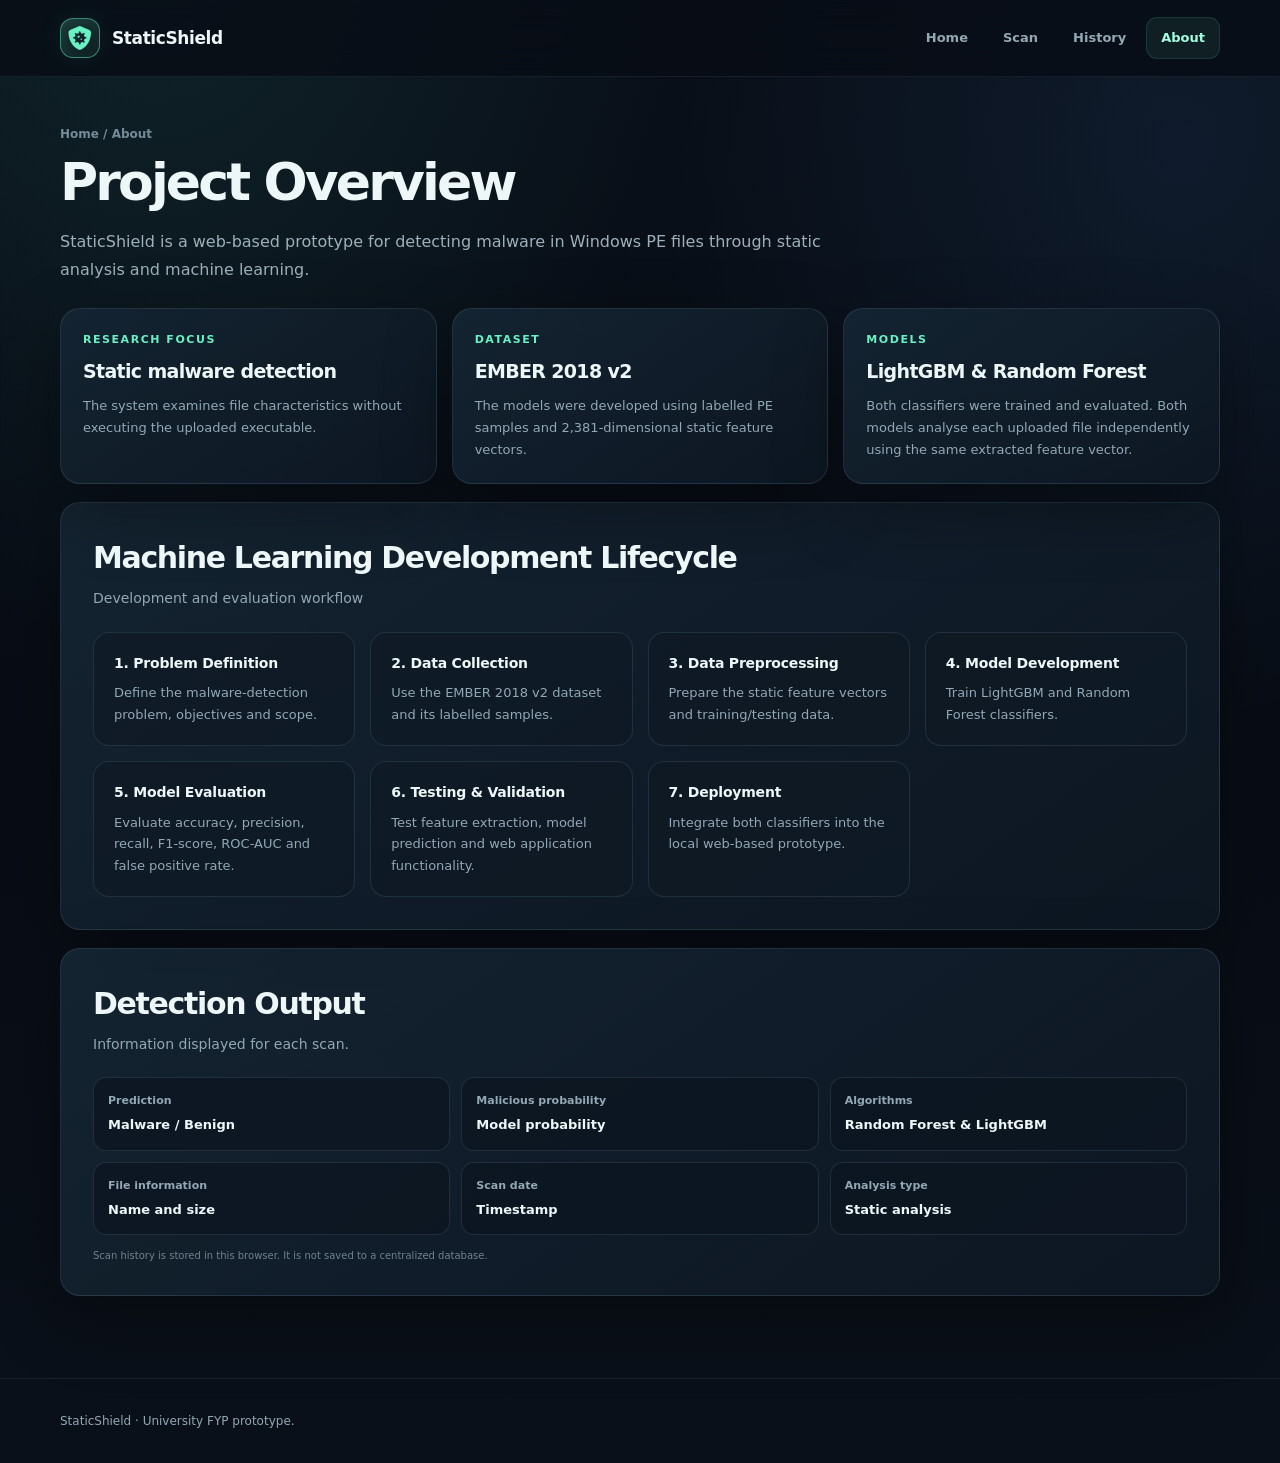
==== commit 40041d68: "fix: refine frontend UI and remove unnecessary elements" ====
--- a/frontend/about.html
+++ b/frontend/about.html
@@ -33,7 +33,7 @@
     <div class="info-grid">
       <div class="panel info-card"><div class="kicker">Research focus</div><h3>Static malware detection</h3><p>The system examines file characteristics without executing the uploaded executable.</p></div>
       <div class="panel info-card"><div class="kicker">Dataset</div><h3>EMBER 2018 v2</h3><p>The models were developed using labelled PE samples and 2,381-dimensional static feature vectors.</p></div>
-      <div class="panel info-card"><div class="kicker">Models</div><h3>LightGBM & Random Forest</h3><p>Both classifiers were trained and evaluated. LightGBM is used as the primary model in the current prototype.</p></div>
+      <div class="panel info-card"><div class="kicker">Models</div><h3>LightGBM & Random Forest</h3><p>Both classifiers were trained and evaluated. Both models analyse each uploaded file independently using the same extracted feature vector.</p></div>
     </div>
 
     <section id="methodology" class="panel scan-card" style="margin-top:18px">
@@ -45,7 +45,7 @@
         <div class="small-card"><h4>4. Model Development</h4><p>Train LightGBM and Random Forest classifiers.</p></div>
         <div class="small-card"><h4>5. Model Evaluation</h4><p>Evaluate accuracy, precision, recall, F1-score, ROC-AUC and false positive rate.</p></div>
         <div class="small-card"><h4>6. Testing & Validation</h4><p>Test feature extraction, model prediction and web application functionality.</p></div>
-        <div class="small-card"><h4>7. Deployment</h4><p>Integrate the selected classifier into the local web-based prototype.</p></div>
+        <div class="small-card"><h4>7. Deployment</h4><p>Integrate both classifiers into the local web-based prototype.</p></div>
       </div>
     </section>
 
@@ -54,7 +54,7 @@
       <div class="result-info">
         <div class="stat"><label>Prediction</label><strong>Malware / Benign</strong></div>
         <div class="stat"><label>Malicious probability</label><strong>Model probability</strong></div>
-        <div class="stat"><label>Algorithm</label><strong>LightGBM</strong></div>
+        <div class="stat"><label>Algorithms</label><strong>Random Forest & LightGBM</strong></div>
         <div class="stat"><label>File information</label><strong>Name and size</strong></div>
         <div class="stat"><label>Scan date</label><strong>Timestamp</strong></div>
         <div class="stat"><label>Analysis type</label><strong>Static analysis</strong></div>
--- a/frontend/static/css/styles.css
+++ b/frontend/static/css/styles.css
@@ -1105,3 +1105,96 @@
     transition-duration: .01ms !important;
   }
 }
+
+
+/* Two-model scan result comparison */
+.model-comparison-grid {
+  display: grid;
+  grid-template-columns: repeat(2, minmax(0, 1fr));
+  gap: 16px;
+  margin: 18px 0;
+}
+.model-result-card {
+  min-width: 0;
+  padding: clamp(18px, 2.5vw, 26px);
+  box-shadow: none;
+}
+.model-result-card.model-malware { border-color: rgba(255, 113, 134, .38); }
+.model-result-card.model-benign { border-color: rgba(105, 240, 195, .28); }
+.model-result-heading,
+.result-file-heading,
+.result-overall {
+  display: flex;
+  align-items: center;
+  justify-content: space-between;
+  gap: 16px;
+}
+.model-result-heading h3 {
+  margin: 7px 0 0;
+  font-size: 21px;
+  letter-spacing: -.035em;
+}
+.model-probability {
+  display: flex;
+  flex-direction: column;
+  gap: 2px;
+  margin: 26px 0 18px;
+}
+.model-probability-value {
+  font-size: clamp(34px, 5vw, 48px);
+  font-weight: 800;
+  letter-spacing: -.055em;
+  line-height: 1.1;
+}
+.model-result-details {
+  display: grid;
+  grid-template-columns: 1fr 1fr;
+  gap: 12px;
+  padding-top: 15px;
+  border-top: 1px solid var(--line);
+}
+.model-result-details div { display: grid; gap: 4px; }
+.model-result-details span,
+.result-file-panel .muted {
+  color: var(--muted);
+  font-size: 12px;
+}
+.model-result-details strong { font-size: 14px; }
+.probability-track {
+  height: 7px;
+  overflow: hidden;
+  margin-top: 17px;
+  border-radius: 99px;
+  background: rgba(255,255,255,.08);
+}
+.probability-track span {
+  display: block;
+  height: 100%;
+  border-radius: inherit;
+  background: linear-gradient(90deg, var(--accent), var(--blue));
+}
+.model-malware .probability-track span {
+  background: linear-gradient(90deg, #f2ca72, var(--danger));
+}
+.result-file-panel { margin-top: 22px; }
+.result-file-heading h2 {
+  margin: 7px 0 5px;
+  overflow-wrap: anywhere;
+  font-size: clamp(19px, 3vw, 25px);
+}
+.result-file-heading p { margin: 0; }
+.result-overall {
+  margin-top: 20px;
+  padding: 15px 16px;
+  border: 1px solid var(--line);
+  border-radius: 14px;
+  background: rgba(5, 12, 19, .38);
+}
+.result-overall strong { display: block; margin-top: 5px; }
+.result-explanation { margin-top: 18px; }
+.result-explanation .notice { margin-top: 16px; }
+@media (max-width: 700px) {
+  .model-comparison-grid { grid-template-columns: minmax(0, 1fr); }
+  .result-file-heading,
+  .result-overall { align-items: flex-start; flex-direction: column; }
+}
